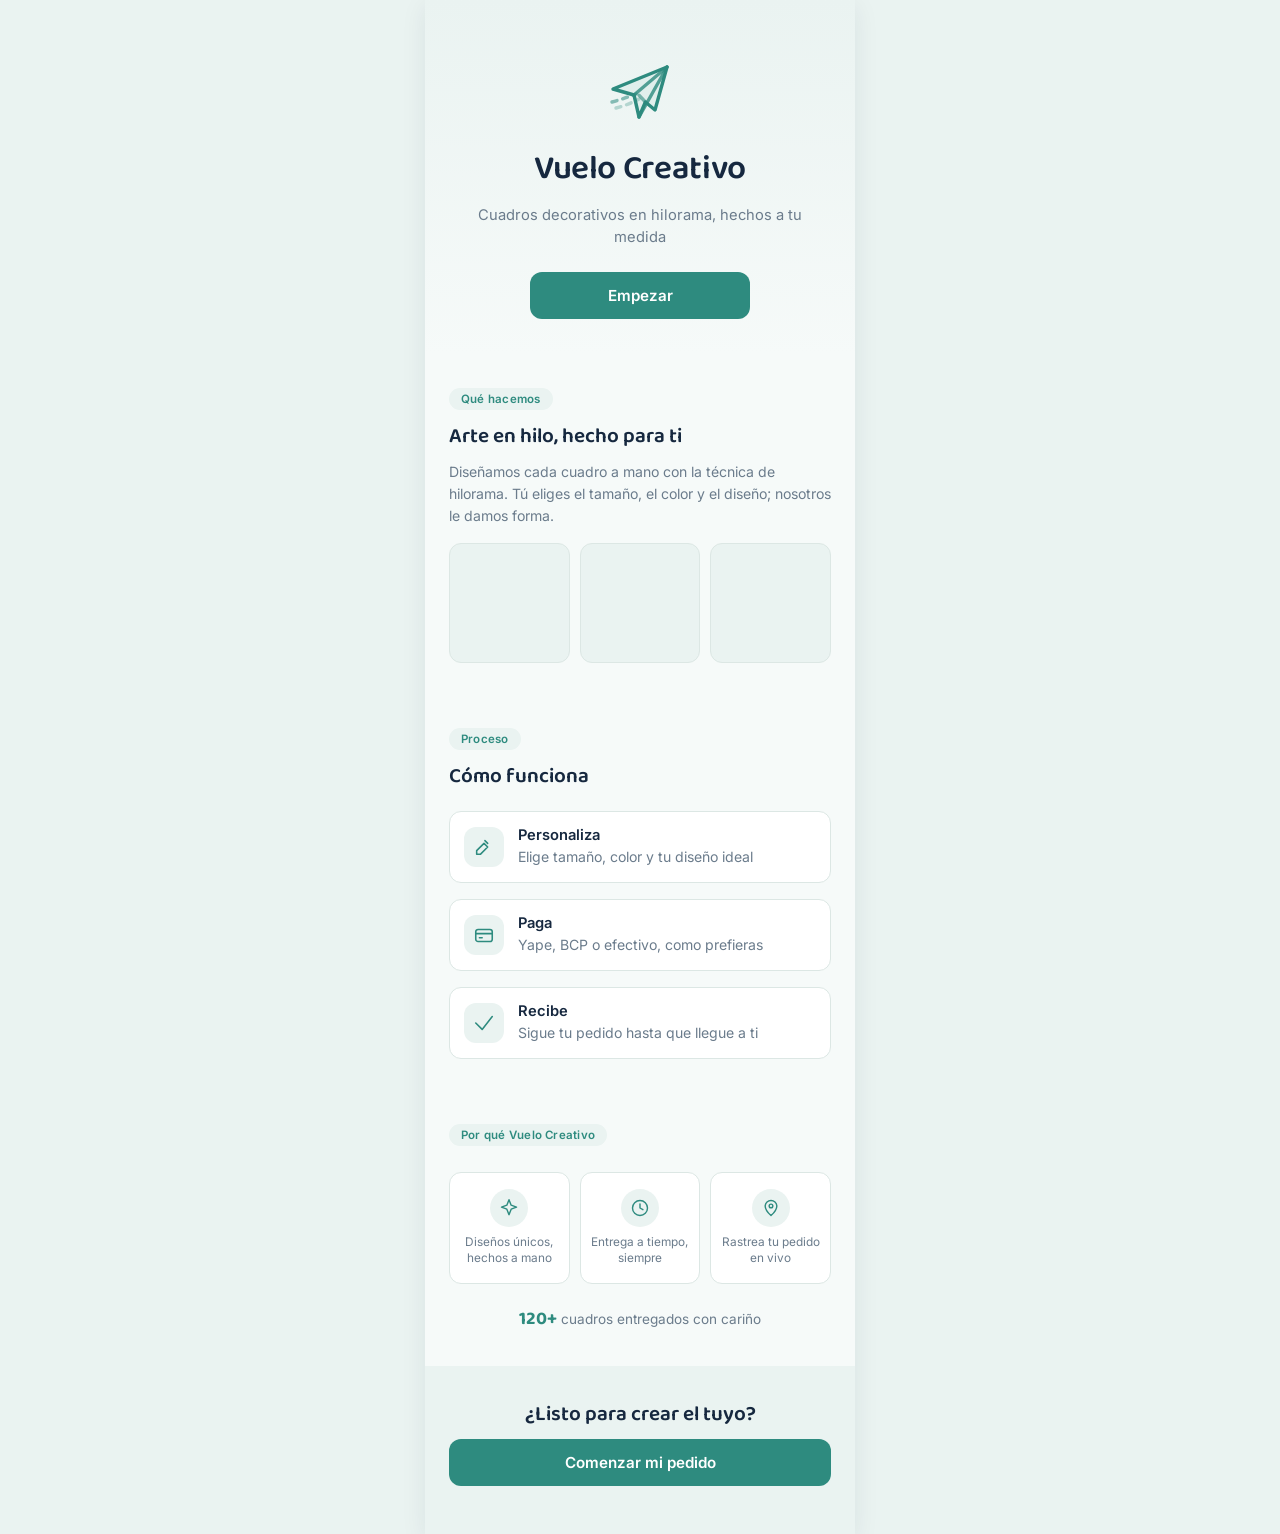
==== index.html @ d1c7b5f1 "nuevos archivos" ====
<!DOCTYPE html>
<html lang="es">
<head>
<meta charset="UTF-8">
<meta name="viewport" content="width=device-width, initial-scale=1, viewport-fit=cover">
<title>Vuelo Creativo</title>
<link rel="manifest" href="manifest.json">
<meta name="theme-color" content="#16283F">
<link rel="preconnect" href="https://fonts.googleapis.com">
<link href="https://fonts.googleapis.com/css2?family=Baloo+2:wght@500;600;700&family=Inter:wght@400;500;600;700&display=swap" rel="stylesheet">
<link rel="stylesheet" href="css/variables.css">
<link rel="stylesheet" href="css/base.css">
<link rel="stylesheet" href="css/componentes.css">
<link rel="stylesheet" href="css/animaciones.css">
<link rel="stylesheet" href="css/landing.css">
</head>
<body>

<!-- Splash screen -->
<div id="splash">
  <div class="splash-avion" id="splash-avion"></div>
  <p class="splash-marca">Vuelo Creativo</p>
</div>

<div id="app-frame">
  <main id="app-content" style="padding-bottom:0;">

    <!-- 1. HERO -->
    <section class="landing-hero">
      <div class="hero-avion-wrap" id="hero-avion"></div>
      <h1 class="logo-texto hero-titulo">Vuelo Creativo</h1>
      <p class="hero-tagline">Cuadros decorativos en hilorama, hechos a tu medida</p>
      <button class="btn-primario hero-btn" onclick="location.href='app.html'">Empezar</button>
    </section>

    <!-- 2. QUÉ HACEMOS -->
    <section class="landing-seccion reveal">
      <span class="etiqueta-seccion">Qué hacemos</span>
      <h2>Arte en hilo, hecho para ti</h2>
      <p class="texto-suave">Diseñamos cada cuadro a mano con la técnica de hilorama. Tú eliges el tamaño, el color y el diseño; nosotros le damos forma.</p>
      <div class="galeria-mini">
        <div class="galeria-item"></div>
        <div class="galeria-item"></div>
        <div class="galeria-item"></div>
      </div>
    </section>

    <!-- 3. CÓMO FUNCIONA -->
    <section class="landing-seccion reveal">
      <span class="etiqueta-seccion">Proceso</span>
      <h2>Cómo funciona</h2>
      <div class="pasos">
        <div class="paso">
          <span class="paso-icono" data-icono="disenar"></span>
          <div>
            <p class="paso-titulo">Personaliza</p>
            <p class="texto-suave">Elige tamaño, color y tu diseño ideal</p>
          </div>
        </div>
        <div class="paso">
          <span class="paso-icono" data-icono="pagar"></span>
          <div>
            <p class="paso-titulo">Paga</p>
            <p class="texto-suave">Yape, BCP o efectivo, como prefieras</p>
          </div>
        </div>
        <div class="paso">
          <span class="paso-icono" data-icono="entregar"></span>
          <div>
            <p class="paso-titulo">Recibe</p>
            <p class="texto-suave">Sigue tu pedido hasta que llegue a ti</p>
          </div>
        </div>
      </div>
    </section>

    <!-- 4. POR QUÉ ELEGIRNOS -->
    <section class="landing-seccion reveal">
      <span class="etiqueta-seccion">Por qué Vuelo Creativo</span>
      <div class="beneficios">
        <div class="beneficio">
          <span class="beneficio-icono" data-icono="unico"></span>
          <p>Diseños únicos, hechos a mano</p>
        </div>
        <div class="beneficio">
          <span class="beneficio-icono" data-icono="tiempo"></span>
          <p>Entrega a tiempo, siempre</p>
        </div>
        <div class="beneficio">
          <span class="beneficio-icono" data-icono="seguimiento"></span>
          <p>Rastrea tu pedido en vivo</p>
        </div>
      </div>
      <p class="contador-social"><strong id="contador-cuadros">120+</strong> cuadros entregados con cariño</p>
    </section>

    <!-- 5. CTA FINAL -->
    <section class="landing-seccion landing-cta reveal">
      <h2 class="cta-titulo">¿Listo para crear el tuyo?</h2>
      <button class="btn-primario" onclick="location.href='app.html'">Comenzar mi pedido</button>
    </section>

  </main>
</div>

<script src="js/components/icono-marca.js"></script>
<script src="js/utils/helpers.js"></script>
<script src="js/utils/iconos-landing.js"></script>
<script>
  document.getElementById("splash-avion").innerHTML = iconoAvionVC({ tamano: 58, color: "#2E8B7F", conEstela: true });
  document.getElementById("hero-avion").innerHTML = iconoAvionVC({ tamano: 64, color: "#2E8B7F", conEstela: true });
  pintarIconosLanding();
  ocultarSplash();
  activarRevelado();
</script>
</body>
</html>
---- css/variables.css ----
/* ===== VUELO CREATIVO — Variables de marca (v2) ===== */
:root {
  /* Paleta: azul marino + verde + blanco */
  --color-bg: #F6FAF9;
  --color-bg-alt: #EAF3F1;
  --color-surface: #FFFFFF;
  --color-text: #14263D;
  --color-text-soft: #6B7C8C;
  --color-border: #DCE7E4;

  /* Marino (identidad / headers) */
  --color-marino: #16283F;
  --color-marino-suave: #2C4460;

  /* Color fuerte reservado SOLO para el dato crítico (precio/total) */
  --color-acento: #2E8B7F;
  --color-acento-suave: #6FBDAF;

  /* Estados */
  --color-exito: #2E8B7F;
  --color-alerta: #D9A441;
  --color-error: #C6693B;

  /* Modo oscuro */
  --dark-bg: #0F1C2E;
  --dark-bg-alt: #16283F;
  --dark-surface: #1C3049;
  --dark-text: #EAF3F1;
  --dark-text-soft: #9BB0C2;
  --dark-border: #29405C;

  /* Tipografía — amigable y dinámica */
  --font-logo: 'Baloo 2', 'Quicksand', sans-serif;
  --font-titulos: 'Baloo 2', sans-serif;
  --font-texto: 'Inter', sans-serif;

  /* Layout */
  --marco-max-width: 430px;
  --radio: 20px;
  --radio-sm: 12px;
  --sombra: 0 6px 24px rgba(20, 38, 61, 0.08);

  /* Animación */
  --ease-avion: cubic-bezier(0.34, 1.56, 0.64, 1);
  --dur-rapida: 180ms;
  --dur-media: 350ms;
}

[data-theme="dark"] {
  --color-bg: var(--dark-bg);
  --color-bg-alt: var(--dark-bg-alt);
  --color-surface: var(--dark-surface);
  --color-text: var(--dark-text);
  --color-text-soft: var(--dark-text-soft);
  --color-border: var(--dark-border);
}
---- css/base.css ----
* { box-sizing: border-box; margin: 0; padding: 0; }

html, body {
  height: 100%;
  background: var(--color-bg-alt);
  font-family: var(--font-texto);
  color: var(--color-text);
  -webkit-tap-highlight-color: transparent;
  transition: background 0.3s, color 0.3s;
}

/* Marco tipo teléfono, centrado */
#app-frame {
  max-width: var(--marco-max-width);
  margin: 0 auto;
  min-height: 100vh;
  background: var(--color-bg);
  position: relative;
  display: flex;
  flex-direction: column;
  overflow-x: hidden;
  box-shadow: var(--sombra);
}

.logo-texto {
  font-family: var(--font-logo);
  font-weight: 600;
  letter-spacing: 0.02em;
  color: var(--color-text);
}

h1, h2, h3, .titulo {
  font-family: var(--font-titulos);
  font-weight: 600;
  color: var(--color-text);
}

.dato-critico {
  color: var(--color-acento);
  font-weight: 700;
}

button {
  font-family: var(--font-texto);
  border: none;
  cursor: pointer;
  background: none;
}

/* Contenido scrollable entre header y nav inferior */
#app-content {
  flex: 1;
  overflow-y: auto;
  padding-bottom: 84px; /* espacio para nav inferior */
  -webkit-overflow-scrolling: touch;
}

/* Header fijo */
#app-header {
  position: sticky;
  top: 0;
  z-index: 20;
  background: var(--color-bg);
  border-bottom: 1px solid var(--color-border);
  padding: 14px 18px;
  display: flex;
  align-items: center;
  justify-content: space-between;
}

/* Barra de acción fija (ej. "Agregar al carrito") */
.barra-accion {
  position: fixed;
  bottom: 70px;
  left: 50%;
  transform: translateX(-50%);
  width: 100%;
  max-width: var(--marco-max-width);
  padding: 12px 18px;
  background: var(--color-surface);
  border-top: 1px solid var(--color-border);
  z-index: 15;
}

::-webkit-scrollbar { width: 0; height: 0; }
---- css/componentes.css ----
/* ===== HEADER ===== */
.titulo-header {
  font-size: 1.05rem;
  flex: 1;
  text-align: center;
}
#btn-volver, .logo-mini {
  color: var(--color-text);
  width: 26px;
}
.header-extra { width: 26px; text-align: right; }

/* ===== NAV INFERIOR con indicador líquido ===== */
#bottom-nav {
  position: fixed;
  bottom: 0;
  left: 50%;
  transform: translateX(-50%);
  width: 100%;
  max-width: var(--marco-max-width);
  height: 74px;
  background: var(--color-marino);
  display: flex;
  z-index: 30;
  border-radius: 22px 22px 0 0;
  box-shadow: 0 -6px 20px rgba(20,38,61,0.18);
}
.nav-indicador {
  position: absolute;
  top: 10px; left: 0;
  width: 25%; height: 40px;
  z-index: 0;
}
.nav-indicador::after {
  content: "";
  display: block;
  width: 54px; height: 40px;
  margin: 0 auto;
  background: var(--color-acento);
  border-radius: 14px;
  transition: all var(--dur-media) var(--ease-avion);
}
.nav-item {
  flex: 1;
  display: flex;
  flex-direction: column;
  align-items: center;
  justify-content: center;
  gap: 4px;
  text-decoration: none;
  color: #7C90A8;
  font-size: 0.68rem;
  font-weight: 500;
  z-index: 1;
  transition: color var(--dur-rapida), transform var(--dur-rapida);
}
.nav-item.activa {
  color: #FFFFFF;
  transform: translateY(-2px);
}

/* ===== BOTONES ===== */
.btn-primario {
  width: 100%;
  padding: 14px;
  border-radius: var(--radio-sm);
  background: var(--color-acento);
  color: #fff;
  font-weight: 600;
  font-size: 0.95rem;
  transition: transform var(--dur-rapida);
}
.btn-primario:active { transform: scale(0.97); }

.btn-secundario {
  width: 100%;
  padding: 14px;
  border-radius: var(--radio-sm);
  background: var(--color-bg-alt);
  color: var(--color-text);
  font-weight: 600;
  border: 1px solid var(--color-border);
}

/* ===== MODAL TIPO SHEET (desliza desde abajo) ===== */
.sheet-overlay {
  position: fixed; inset: 0;
  background: rgba(0,0,0,0.35);
  z-index: 50;
  opacity: 0;
  pointer-events: none;
  transition: opacity var(--dur-media);
}
.sheet-overlay.abierto { opacity: 1; pointer-events: all; }

.sheet {
  position: fixed;
  bottom: 0; left: 50%;
  transform: translate(-50%, 100%);
  width: 100%;
  max-width: var(--marco-max-width);
  max-height: 85vh;
  background: var(--color-surface);
  border-radius: 24px 24px 0 0;
  padding: 20px 18px 30px;
  z-index: 51;
  transition: transform var(--dur-media) var(--ease-avion);
  overflow-y: auto;
}
.sheet.abierto { transform: translate(-50%, 0); }
.sheet-handle {
  width: 40px; height: 4px;
  background: var(--color-border);
  border-radius: 4px;
  margin: 0 auto 16px;
}

/* ===== TARJETA DE OPCIÓN (Inicio) ===== */
.tarjeta-opcion {
  display: block;
  background: var(--color-surface);
  border: 1px solid var(--color-border);
  border-radius: var(--radio);
  padding: 18px;
  margin-bottom: 14px;
  text-decoration: none;
  color: var(--color-text);
  transition: transform var(--dur-rapida);
}
.tarjeta-opcion:active { transform: scale(0.98); }
.tarjeta-opcion h3 { font-size: 1rem; margin-bottom: 4px; }

/* ===== MASCOTA GUÍA ===== */
.mascota-avion {
  position: fixed;
  bottom: 94px; right: 16px;
  width: 48px; height: 48px;
  border-radius: 50%;
  background: linear-gradient(145deg, var(--color-acento), var(--color-marino-suave));
  color: #fff;
  display: flex; align-items: center; justify-content: center;
  box-shadow: var(--sombra);
  z-index: 40;
  animation: flotar 3s ease-in-out infinite;
}
.mascota-burbuja {
  position: fixed;
  bottom: 142px; right: 16px;
  max-width: 190px;
  background: var(--color-surface);
  border: 1px solid var(--color-border);
  border-radius: var(--radio-sm);
  padding: 10px 12px;
  font-size: 0.78rem;
  box-shadow: var(--sombra);
  z-index: 40;
  opacity: 0;
  transform: translateY(8px) scale(0.95);
  pointer-events: none;
  transition: all var(--dur-media);
  display: flex;
  align-items: flex-start;
  gap: 6px;
}
.mascota-burbuja.visible {
  opacity: 1;
  transform: translateY(0) scale(1);
  pointer-events: all;
}
#mascota-cerrar {
  color: var(--color-text-soft);
  font-size: 1rem;
  line-height: 1;
}

@keyframes flotar {
  0%, 100% { transform: translateY(0); }
  50% { transform: translateY(-5px); }
}
---- css/animaciones.css ----
/* ===== SPLASH SCREEN: avión girando dejando estela ===== */
#splash {
  position: fixed; inset: 0;
  background: var(--color-bg);
  display: flex; flex-direction: column;
  align-items: center; justify-content: center;
  z-index: 100;
  transition: opacity 0.4s, visibility 0.4s;
}
#splash.oculto { opacity: 0; visibility: hidden; }

.splash-avion {
  animation: girar-avion 1.9s var(--ease-avion) infinite;
}
@keyframes girar-avion {
  0%   { transform: rotate(0deg) translate(0, 0); }
  50%  { transform: rotate(180deg) translate(6px, -4px); }
  100% { transform: rotate(360deg) translate(0, 0); }
}
.splash-marca {
  margin-top: 16px;
  font-family: var(--font-logo);
  font-weight: 600;
  font-size: 1.35rem;
  letter-spacing: 0.01em;
  color: var(--color-marino);
}

/* ===== ESTELA punteada (elemento gráfico recurrente) ===== */
.estela-separador {
  border: none;
  border-top: 2px dashed var(--color-border);
  margin: 16px 0;
}

/* ===== Transición entre páginas: avión cruza pantalla ===== */
#transicion-avion {
  position: fixed;
  top: 50%; left: -60px;
  transform: translateY(-50%);
  z-index: 200;
  color: var(--color-acento);
  pointer-events: none;
  opacity: 0;
}
#transicion-avion.activa {
  animation: cruzar-pantalla 0.6s ease-in-out forwards;
}
@keyframes cruzar-pantalla {
  0%   { left: -60px; opacity: 0; }
  15%  { opacity: 1; }
  85%  { opacity: 1; }
  100% { left: 110%; opacity: 0; }
}

/* ===== Waypoints de vuelo (progreso de personalización / rastreo) ===== */
.waypoints {
  display: flex;
  align-items: center;
  justify-content: space-between;
  position: relative;
  margin: 24px 0;
}
.waypoints::before {
  content: "";
  position: absolute;
  top: 10px; left: 5%; right: 5%;
  border-top: 2px dashed var(--color-border);
  z-index: 0;
}
.waypoint {
  width: 22px; height: 22px;
  border-radius: 50%;
  background: var(--color-surface);
  border: 2px solid var(--color-border);
  z-index: 1;
  display: flex; align-items: center; justify-content: center;
  transition: all var(--dur-media);
}
.waypoint.activo {
  border-color: var(--color-acento);
  background: var(--color-acento);
}
.waypoint.completado {
  border-color: var(--color-exito);
  background: var(--color-exito);
}
.avion-waypoint {
  position: absolute;
  top: -6px;
  transition: left 0.6s var(--ease-avion);
  color: var(--color-acento);
}

/* ===== Skeleton loading con forma de avioncito ===== */
.skeleton-avion {
  opacity: 0.3;
  animation: pulso 1.2s ease-in-out infinite;
}
@keyframes pulso {
  0%, 100% { opacity: 0.2; }
  50% { opacity: 0.5; }
}

/* ===== Confeti/estela al confirmar pedido ===== */
.confeti-particula {
  position: fixed;
  top: -10px;
  width: 6px; height: 10px;
  background: var(--color-acento-suave);
  animation: caer 1.6s ease-in forwards;
  z-index: 90;
}
@keyframes caer {
  to { transform: translateY(100vh) rotate(340deg); opacity: 0; }
}
---- css/landing.css ----
/* ===== HERO ===== */
.landing-hero {
  text-align: center;
  padding: 60px 24px 36px;
  background: linear-gradient(180deg, var(--color-bg-alt) 0%, var(--color-bg) 100%);
}
.hero-avion-wrap {
  display: inline-flex;
  animation: flotar 3.5s ease-in-out infinite;
}
.hero-titulo {
  font-size: 2.1rem;
  margin-top: 14px;
  color: var(--color-marino);
  letter-spacing: -0.01em;
}
.hero-tagline {
  color: var(--color-text-soft);
  margin-top: 8px;
  font-size: 0.92rem;
  padding: 0 14px;
  line-height: 1.5;
}
.hero-btn { margin-top: 24px; max-width: 220px; }

/* ===== SECCIONES ===== */
.landing-seccion {
  padding: 32px 24px;
}
.etiqueta-seccion {
  display: inline-block;
  font-size: 0.72rem;
  font-weight: 600;
  color: var(--color-acento);
  background: var(--color-bg-alt);
  padding: 4px 12px;
  border-radius: 20px;
  margin-bottom: 10px;
  letter-spacing: 0.02em;
}
.landing-seccion h2 {
  font-size: 1.3rem;
  margin-bottom: 8px;
  color: var(--color-marino);
}
.texto-suave { color: var(--color-text-soft); font-size: 0.88rem; line-height: 1.55; }

/* Revelado al hacer scroll */
.reveal {
  opacity: 0;
  transform: translateY(18px);
  transition: opacity 0.6s ease, transform 0.6s var(--ease-avion);
}
.reveal.visible {
  opacity: 1;
  transform: translateY(0);
}

/* Galería */
.galeria-mini {
  display: grid;
  grid-template-columns: repeat(3, 1fr);
  gap: 10px;
  margin-top: 16px;
}
.galeria-item {
  aspect-ratio: 1;
  background: var(--color-bg-alt);
  border-radius: var(--radio-sm);
  border: 1px solid var(--color-border);
}

/* Pasos (cómo funciona) */
.pasos { margin-top: 18px; display: flex; flex-direction: column; gap: 16px; }
.paso {
  display: flex;
  align-items: center;
  gap: 14px;
  background: var(--color-surface);
  border: 1px solid var(--color-border);
  border-radius: var(--radio-sm);
  padding: 14px;
}
.paso-icono {
  width: 40px; height: 40px;
  flex-shrink: 0;
  background: var(--color-bg-alt);
  color: var(--color-acento);
  border-radius: 12px;
  display: flex; align-items: center; justify-content: center;
}
.paso-titulo { font-weight: 600; font-size: 0.92rem; color: var(--color-marino); margin-bottom: 2px; }

/* Beneficios */
.beneficios {
  display: grid;
  grid-template-columns: 1fr 1fr 1fr;
  gap: 10px;
  margin-top: 16px;
}
.beneficio {
  text-align: center;
  background: var(--color-surface);
  border: 1px solid var(--color-border);
  border-radius: var(--radio-sm);
  padding: 16px 8px;
}
.beneficio-icono {
  display: inline-flex;
  width: 38px; height: 38px;
  align-items: center; justify-content: center;
  background: var(--color-bg-alt);
  color: var(--color-acento);
  border-radius: 50%;
  margin-bottom: 8px;
}
.beneficio p { font-size: 0.74rem; color: var(--color-text-soft); line-height: 1.35; }

.contador-social {
  margin-top: 20px;
  text-align: center;
  font-size: 0.85rem;
  color: var(--color-text-soft);
}
.contador-social strong { color: var(--color-acento); font-family: var(--font-titulos); font-size: 1.15rem; }

/* CTA final */
.landing-cta {
  text-align: center;
  padding-bottom: 48px;
  background: var(--color-bg-alt);
}
.cta-titulo { margin-bottom: 16px; }
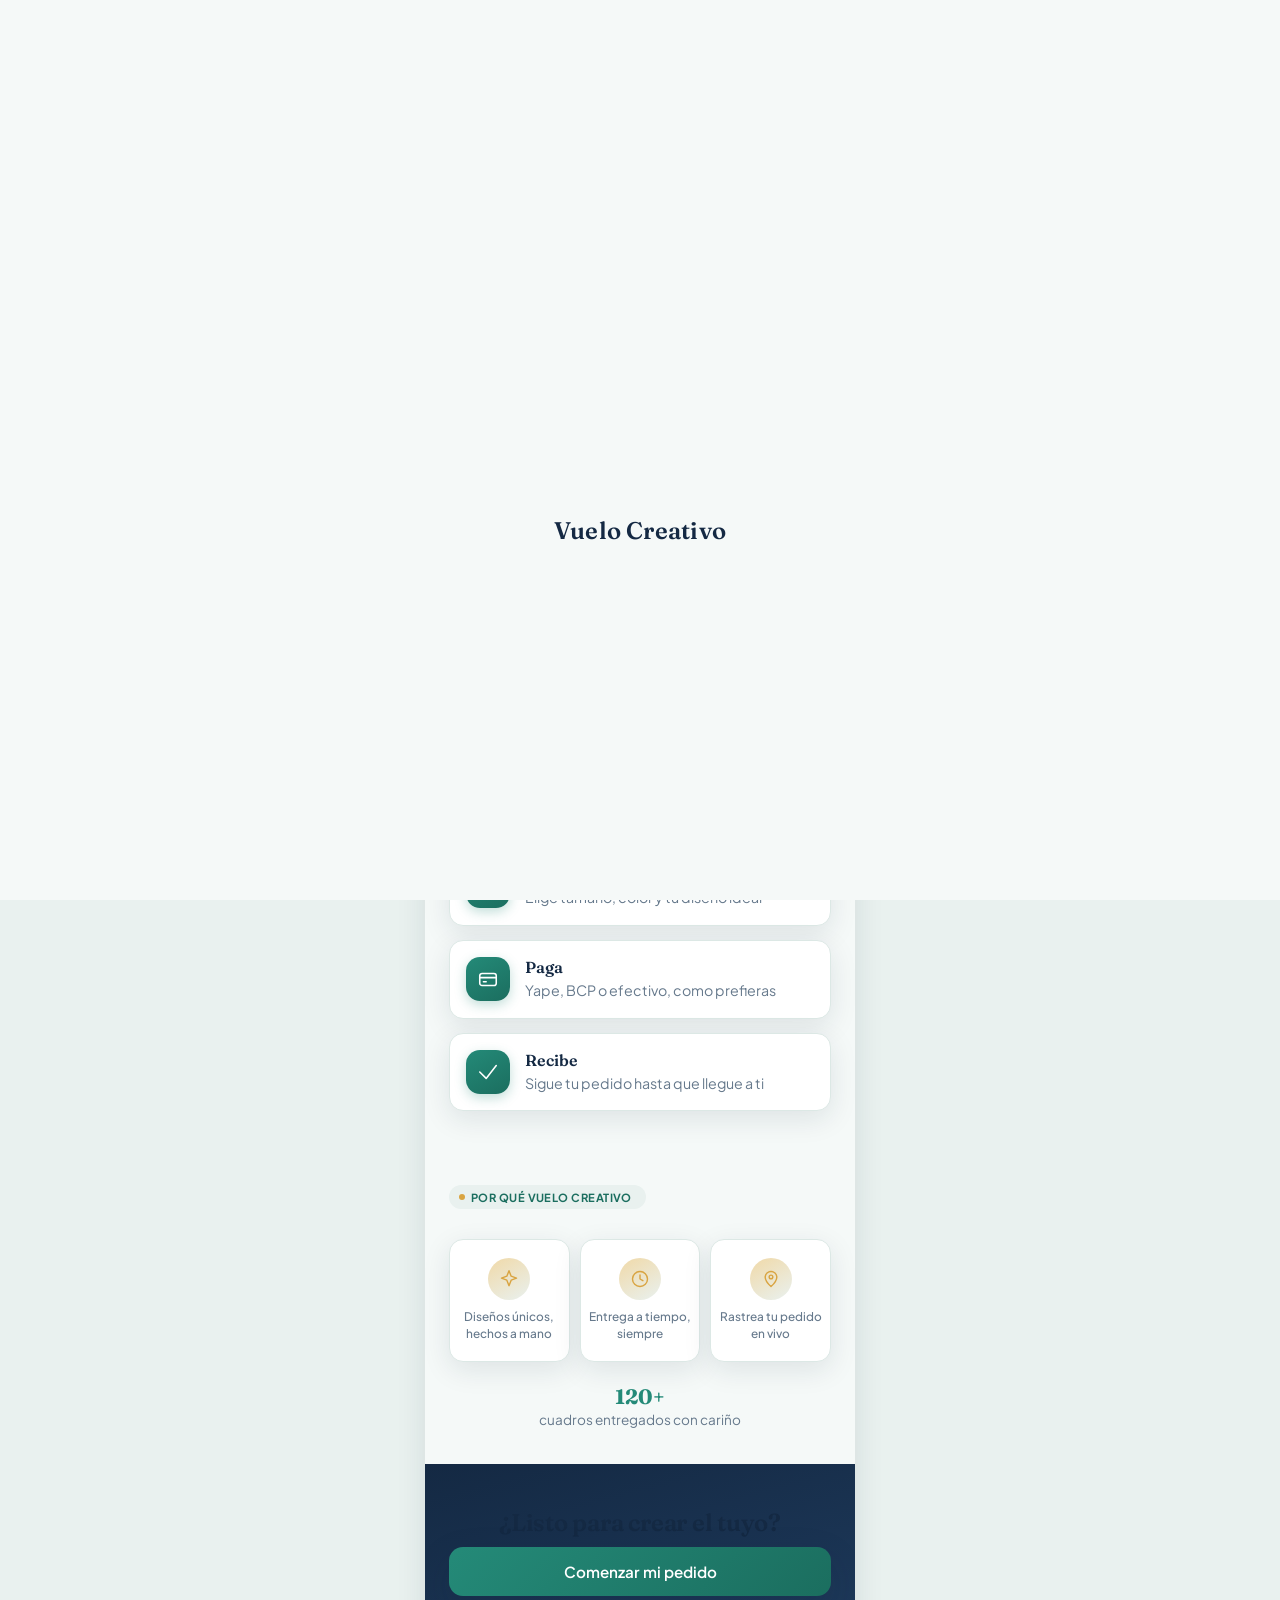
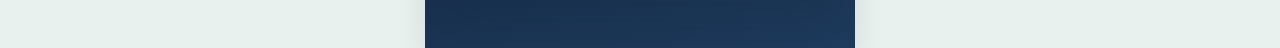
==== commit 448d2777: "nueva estética" ====
--- a/index.html
+++ b/index.html
@@ -7,7 +7,7 @@
 <link rel="manifest" href="manifest.json">
 <meta name="theme-color" content="#16283F">
 <link rel="preconnect" href="https://fonts.googleapis.com">
-<link href="https://fonts.googleapis.com/css2?family=Baloo+2:wght@500;600;700&family=Inter:wght@400;500;600;700&display=swap" rel="stylesheet">
+<link href="https://fonts.googleapis.com/css2?family=Fraunces:opsz,wght@9..144,500;9..144,600;9..144,700&family=Plus+Jakarta+Sans:wght@400;500;600;700;800&display=swap" rel="stylesheet">
 <link rel="stylesheet" href="css/variables.css">
 <link rel="stylesheet" href="css/base.css">
 <link rel="stylesheet" href="css/componentes.css">
@@ -16,10 +16,20 @@
 </head>
 <body>
 
-<!-- Splash screen -->
+<!-- Splash screen: el avioncito vuela, hace un par de loops dejando su estela, y desaparece -->
 <div id="splash">
-  <div class="splash-avion" id="splash-avion"></div>
-  <p class="splash-marca">Vuelo Creativo</p>
+  <svg viewBox="0 0 320 200" width="250" height="156" class="splash-svg" aria-hidden="true">
+    <path id="ruta-vuelo" pathLength="1000"
+      d="M15,150 C55,150 55,58 108,58 C158,58 158,150 108,150 C68,150 68,88 108,88 C150,88 178,52 228,36 C266,24 286,28 306,14"
+      fill="none" class="trail-path" stroke-linecap="round"/>
+    <g class="avion-grupo">
+      <path d="M29.5 3.5 L2.5 14.5 L13 17.5 L15.5 28.5 L18.7 21 L23.5 25 L29.5 3.5 Z"
+        class="avion-relleno" stroke-linejoin="round" stroke-width="1" transform="translate(-16,-16) scale(0.9)"/>
+      <animateMotion dur="1.7s" fill="freeze" rotate="auto"
+        path="M15,150 C55,150 55,58 108,58 C158,58 158,150 108,150 C68,150 68,88 108,88 C150,88 178,52 228,36 C266,24 286,28 306,14"/>
+    </g>
+  </svg>
+  <p class="splash-marca" id="splash-marca">Vuelo Creativo</p>
 </div>
 
 <div id="app-frame">
@@ -27,7 +37,7 @@
 
     <!-- 1. HERO -->
     <section class="landing-hero">
-      <div class="hero-avion-wrap" id="hero-avion"></div>
+      <button class="hero-avion-wrap" id="hero-avion" aria-label="Vuelo Creativo"></button>
       <h1 class="logo-texto hero-titulo">Vuelo Creativo</h1>
       <p class="hero-tagline">Cuadros decorativos en hilorama, hechos a tu medida</p>
       <button class="btn-primario hero-btn" onclick="location.href='app.html'">Empezar</button>
@@ -106,12 +116,13 @@
 <script src="js/components/icono-marca.js"></script>
 <script src="js/utils/helpers.js"></script>
 <script src="js/utils/iconos-landing.js"></script>
+<script src="js/utils/acceso-secreto.js"></script>
 <script>
-  document.getElementById("splash-avion").innerHTML = iconoAvionVC({ tamano: 58, color: "#2E8B7F", conEstela: true });
   document.getElementById("hero-avion").innerHTML = iconoAvionVC({ tamano: 64, color: "#2E8B7F", conEstela: true });
   pintarIconosLanding();
-  ocultarSplash();
+  ocultarSplash(3000);
   activarRevelado();
+  activarAccesoSecreto("hero-avion");
 </script>
 </body>
 </html>
--- a/css/variables.css
+++ b/css/variables.css
@@ -1,44 +1,51 @@
-/* ===== VUELO CREATIVO — Variables de marca (v2) ===== */
+/* ===== VUELO CREATIVO — Variables de marca (v3) ===== */
 :root {
-  /* Paleta: azul marino + verde + blanco */
-  --color-bg: #F6FAF9;
-  --color-bg-alt: #EAF3F1;
+  /* Paleta: azul marino + verde + blanco, con acento cálido decorativo */
+  --color-bg: #F5F9F8;
+  --color-bg-alt: #E9F1EF;
   --color-surface: #FFFFFF;
   --color-text: #14263D;
-  --color-text-soft: #6B7C8C;
-  --color-border: #DCE7E4;
+  --color-text-soft: #66798C;
+  --color-border: #DCE8E5;
 
   /* Marino (identidad / headers) */
-  --color-marino: #16283F;
-  --color-marino-suave: #2C4460;
+  --color-marino: #142943;
+  --color-marino-2: #1E3A5C;
+  --color-marino-suave: #2C4763;
 
-  /* Color fuerte reservado SOLO para el dato crítico (precio/total) */
-  --color-acento: #2E8B7F;
+  /* Verde — dato crítico (precio/total) */
+  --color-acento: #248A78;
+  --color-acento-2: #1B6E5F;
   --color-acento-suave: #6FBDAF;
 
+  /* Dorado cálido — SOLO decorativo (detalles, no precios) */
+  --color-dorado: #D9A441;
+  --color-dorado-suave: #F0D9A8;
+
   /* Estados */
-  --color-exito: #2E8B7F;
+  --color-exito: #248A78;
   --color-alerta: #D9A441;
-  --color-error: #C6693B;
+  --color-error: #C0563C;
 
   /* Modo oscuro */
-  --dark-bg: #0F1C2E;
-  --dark-bg-alt: #16283F;
-  --dark-surface: #1C3049;
+  --dark-bg: #0D1826;
+  --dark-bg-alt: #142943;
+  --dark-surface: #182E48;
   --dark-text: #EAF3F1;
-  --dark-text-soft: #9BB0C2;
-  --dark-border: #29405C;
+  --dark-text-soft: #93A9BE;
+  --dark-border: #24405C;
 
-  /* Tipografía — amigable y dinámica */
-  --font-logo: 'Baloo 2', 'Quicksand', sans-serif;
-  --font-titulos: 'Baloo 2', sans-serif;
-  --font-texto: 'Inter', sans-serif;
+  /* Tipografía — con personalidad propia */
+  --font-logo: 'Fraunces', serif;
+  --font-titulos: 'Fraunces', serif;
+  --font-texto: 'Plus Jakarta Sans', sans-serif;
 
   /* Layout */
   --marco-max-width: 430px;
-  --radio: 20px;
-  --radio-sm: 12px;
-  --sombra: 0 6px 24px rgba(20, 38, 61, 0.08);
+  --radio: 22px;
+  --radio-sm: 14px;
+  --sombra: 0 8px 28px rgba(20, 38, 61, 0.10);
+  --sombra-fuerte: 0 14px 36px rgba(20, 38, 61, 0.16);
 
   /* Animación */
   --ease-avion: cubic-bezier(0.34, 1.56, 0.64, 1);
--- a/css/base.css
+++ b/css/base.css
@@ -53,6 +53,11 @@
   overflow-y: auto;
   padding-bottom: 84px; /* espacio para nav inferior */
   -webkit-overflow-scrolling: touch;
+  animation: contenido-entra 0.4s ease both;
+}
+@keyframes contenido-entra {
+  from { opacity: 0; transform: translateY(10px); }
+  to { opacity: 1; transform: translateY(0); }
 }
 
 /* Header fijo */
--- a/css/componentes.css
+++ b/css/componentes.css
@@ -1,12 +1,20 @@
 /* ===== HEADER ===== */
 .titulo-header {
-  font-size: 1.05rem;
+  font-family: var(--font-titulos);
+  font-weight: 600;
+  font-size: 1.12rem;
   flex: 1;
   text-align: center;
 }
 #btn-volver, .logo-mini {
   color: var(--color-text);
   width: 26px;
+  border: none;
+  background: transparent;
+  padding: 0;
+  cursor: pointer;
+  display: flex;
+  align-items: center;
 }
 .header-extra { width: 26px; text-align: right; }
 
@@ -62,25 +70,28 @@
 /* ===== BOTONES ===== */
 .btn-primario {
   width: 100%;
-  padding: 14px;
+  padding: 15px;
   border-radius: var(--radio-sm);
-  background: var(--color-acento);
+  background: linear-gradient(135deg, var(--color-acento), var(--color-acento-2));
   color: #fff;
   font-weight: 600;
   font-size: 0.95rem;
-  transition: transform var(--dur-rapida);
-}
-.btn-primario:active { transform: scale(0.97); }
+  box-shadow: 0 6px 18px rgba(36,138,120,0.28);
+  transition: transform var(--dur-rapida), box-shadow var(--dur-rapida);
+}
+.btn-primario:active { transform: scale(0.97); box-shadow: 0 3px 10px rgba(36,138,120,0.24); }
 
 .btn-secundario {
   width: 100%;
-  padding: 14px;
+  padding: 15px;
   border-radius: var(--radio-sm);
   background: var(--color-bg-alt);
-  color: var(--color-text);
+  color: var(--color-marino);
   font-weight: 600;
-  border: 1px solid var(--color-border);
-}
+  border: 1.5px solid var(--color-border);
+  transition: transform var(--dur-rapida);
+}
+.btn-secundario:active { transform: scale(0.97); }
 
 /* ===== MODAL TIPO SHEET (desliza desde abajo) ===== */
 .sheet-overlay {
@@ -121,14 +132,27 @@
   background: var(--color-surface);
   border: 1px solid var(--color-border);
   border-radius: var(--radio);
-  padding: 18px;
+  padding: 20px;
   margin-bottom: 14px;
   text-decoration: none;
   color: var(--color-text);
-  transition: transform var(--dur-rapida);
-}
-.tarjeta-opcion:active { transform: scale(0.98); }
-.tarjeta-opcion h3 { font-size: 1rem; margin-bottom: 4px; }
+  box-shadow: var(--sombra);
+  transition: transform var(--dur-rapida), box-shadow var(--dur-rapida);
+  position: relative;
+  overflow: hidden;
+}
+.tarjeta-opcion::before {
+  content: "";
+  position: absolute;
+  top: 0; right: 0;
+  width: 80px; height: 80px;
+  background: radial-gradient(circle, var(--color-bg-alt), transparent 70%);
+  border-radius: 50%;
+  transform: translate(20px, -20px);
+}
+.tarjeta-opcion:active { transform: scale(0.98); box-shadow: var(--sombra); }
+.tarjeta-opcion h3 { font-family: var(--font-titulos); font-size: 1.1rem; margin-bottom: 5px; color: var(--color-marino); position: relative; }
+.tarjeta-opcion p { position: relative; }
 
 /* ===== MASCOTA GUÍA ===== */
 .mascota-avion {
--- a/css/animaciones.css
+++ b/css/animaciones.css
@@ -9,21 +9,55 @@
 }
 #splash.oculto { opacity: 0; visibility: hidden; }
 
-.splash-avion {
-  animation: girar-avion 1.9s var(--ease-avion) infinite;
+.splash-svg {
+  overflow: visible;
 }
-@keyframes girar-avion {
-  0%   { transform: rotate(0deg) translate(0, 0); }
-  50%  { transform: rotate(180deg) translate(6px, -4px); }
-  100% { transform: rotate(360deg) translate(0, 0); }
+.trail-path {
+  stroke: var(--color-acento);
+  stroke-width: 2.2;
+  stroke-dasharray: 14 10;
+  stroke-dashoffset: 1000;
+  animation:
+    dibujar-ruta 1.7s ease-out forwards,
+    ruta-desvanecer 1s ease-in forwards 2s;
 }
+@keyframes dibujar-ruta {
+  to { stroke-dashoffset: 0; }
+}
+@keyframes ruta-desvanecer {
+  to { opacity: 0; }
+}
+
+.avion-grupo {
+  animation: avion-desvanecer 0.5s ease-in forwards 1.6s;
+}
+.avion-relleno {
+  fill: var(--color-acento);
+  stroke: var(--color-marino);
+}
+@keyframes avion-desvanecer {
+  to { opacity: 0; transform: scale(0.6); }
+}
+
 .splash-marca {
-  margin-top: 16px;
+  margin-top: 4px;
   font-family: var(--font-logo);
   font-weight: 600;
-  font-size: 1.35rem;
+  font-size: 1.5rem;
   letter-spacing: 0.01em;
   color: var(--color-marino);
+  opacity: 0;
+  animation: marca-aparece 0.9s var(--ease-avion) forwards 1.9s;
+}
+@keyframes marca-aparece {
+  from { opacity: 0; transform: translateY(14px) scale(0.94); }
+  to { opacity: 1; transform: translateY(0) scale(1); }
+}
+
+/* Usado en loading spinners (ej. rastreo de pedido) */
+@keyframes girar-avion {
+  0%   { transform: rotate(0deg); }
+  100% { transform: rotate(360deg); }
 }
 
 /* ===== ESTELA punteada (elemento gráfico recurrente) ===== */
--- a/css/landing.css
+++ b/css/landing.css
@@ -1,55 +1,99 @@
 /* ===== HERO ===== */
 .landing-hero {
   text-align: center;
-  padding: 60px 24px 36px;
-  background: linear-gradient(180deg, var(--color-bg-alt) 0%, var(--color-bg) 100%);
+  padding: 64px 24px 40px;
+  position: relative;
+  background:
+    radial-gradient(circle at 15% 20%, rgba(36,138,120,0.08), transparent 45%),
+    radial-gradient(circle at 85% 10%, rgba(217,164,65,0.10), transparent 40%),
+    linear-gradient(180deg, var(--color-bg-alt) 0%, var(--color-bg) 100%);
+  overflow: hidden;
+}
+.landing-hero::before {
+  content: "";
+  position: absolute;
+  top: 18px; left: 50%;
+  width: 300px; height: 300px;
+  transform: translateX(-50%);
+  border: 1.5px dashed rgba(20,38,61,0.10);
+  border-radius: 50%;
+  pointer-events: none;
 }
 .hero-avion-wrap {
   display: inline-flex;
+  border: none;
+  background: transparent;
+  padding: 0;
+  cursor: pointer;
   animation: flotar 3.5s ease-in-out infinite;
+  position: relative;
+  z-index: 1;
 }
 .hero-titulo {
-  font-size: 2.1rem;
-  margin-top: 14px;
+  font-size: 2.4rem;
+  font-weight: 600;
+  margin-top: 16px;
+  color: var(--color-marino);
+  letter-spacing: -0.015em;
+  position: relative;
+  z-index: 1;
+}
+.hero-tagline {
+  color: var(--color-text-soft);
+  margin-top: 10px;
+  font-size: 0.95rem;
+  padding: 0 20px;
+  line-height: 1.55;
+  position: relative;
+  z-index: 1;
+}
+.hero-btn {
+  margin-top: 26px;
+  max-width: 230px;
+  position: relative;
+  z-index: 1;
+  box-shadow: var(--sombra-fuerte);
+}
+
+/* ===== SECCIONES ===== */
+.landing-seccion {
+  padding: 36px 24px;
+}
+.etiqueta-seccion {
+  display: inline-flex;
+  align-items: center;
+  gap: 6px;
+  font-size: 0.7rem;
+  font-weight: 700;
+  color: var(--color-acento-2);
+  background: var(--color-bg-alt);
+  padding: 5px 14px 5px 10px;
+  border-radius: 20px;
+  margin-bottom: 12px;
+  letter-spacing: 0.04em;
+  text-transform: uppercase;
+}
+.etiqueta-seccion::before {
+  content: "";
+  width: 6px; height: 6px;
+  border-radius: 50%;
+  background: var(--color-dorado);
+  display: inline-block;
+}
+.landing-seccion h2 {
+  font-size: 1.5rem;
+  font-weight: 600;
+  margin-bottom: 10px;
   color: var(--color-marino);
   letter-spacing: -0.01em;
 }
-.hero-tagline {
-  color: var(--color-text-soft);
-  margin-top: 8px;
-  font-size: 0.92rem;
-  padding: 0 14px;
-  line-height: 1.5;
-}
-.hero-btn { margin-top: 24px; max-width: 220px; }
-
-/* ===== SECCIONES ===== */
-.landing-seccion {
-  padding: 32px 24px;
-}
-.etiqueta-seccion {
-  display: inline-block;
-  font-size: 0.72rem;
-  font-weight: 600;
-  color: var(--color-acento);
-  background: var(--color-bg-alt);
-  padding: 4px 12px;
-  border-radius: 20px;
-  margin-bottom: 10px;
-  letter-spacing: 0.02em;
-}
-.landing-seccion h2 {
-  font-size: 1.3rem;
-  margin-bottom: 8px;
-  color: var(--color-marino);
-}
-.texto-suave { color: var(--color-text-soft); font-size: 0.88rem; line-height: 1.55; }
+.texto-suave { color: var(--color-text-soft); font-size: 0.89rem; line-height: 1.6; }
 
 /* Revelado al hacer scroll */
 .reveal {
   opacity: 0;
-  transform: translateY(18px);
-  transition: opacity 0.6s ease, transform 0.6s var(--ease-avion);
+  transform: translateY(22px);
+  transition: opacity 0.7s ease, transform 0.7s var(--ease-avion);
 }
 .reveal.visible {
   opacity: 1;
@@ -61,73 +105,83 @@
   display: grid;
   grid-template-columns: repeat(3, 1fr);
   gap: 10px;
-  margin-top: 16px;
+  margin-top: 18px;
 }
 .galeria-item {
   aspect-ratio: 1;
-  background: var(--color-bg-alt);
+  background: linear-gradient(150deg, var(--color-bg-alt), var(--color-surface));
   border-radius: var(--radio-sm);
   border: 1px solid var(--color-border);
+  box-shadow: var(--sombra);
 }
 
 /* Pasos (cómo funciona) */
-.pasos { margin-top: 18px; display: flex; flex-direction: column; gap: 16px; }
+.pasos { margin-top: 20px; display: flex; flex-direction: column; gap: 14px; }
 .paso {
   display: flex;
   align-items: center;
-  gap: 14px;
+  gap: 15px;
   background: var(--color-surface);
   border: 1px solid var(--color-border);
   border-radius: var(--radio-sm);
-  padding: 14px;
+  padding: 16px;
+  box-shadow: var(--sombra);
+  transition: transform var(--dur-rapida);
 }
+.paso:hover { transform: translateY(-2px); }
 .paso-icono {
-  width: 40px; height: 40px;
+  width: 44px; height: 44px;
   flex-shrink: 0;
-  background: var(--color-bg-alt);
-  color: var(--color-acento);
-  border-radius: 12px;
+  background: linear-gradient(150deg, var(--color-acento), var(--color-acento-2));
+  color: #fff;
+  border-radius: 14px;
   display: flex; align-items: center; justify-content: center;
+  box-shadow: 0 4px 12px rgba(36,138,120,0.28);
 }
-.paso-titulo { font-weight: 600; font-size: 0.92rem; color: var(--color-marino); margin-bottom: 2px; }
+.paso-titulo { font-family: var(--font-titulos); font-weight: 600; font-size: 1rem; color: var(--color-marino); margin-bottom: 2px; }
 
 /* Beneficios */
 .beneficios {
   display: grid;
   grid-template-columns: 1fr 1fr 1fr;
   gap: 10px;
-  margin-top: 16px;
+  margin-top: 18px;
 }
 .beneficio {
   text-align: center;
   background: var(--color-surface);
   border: 1px solid var(--color-border);
   border-radius: var(--radio-sm);
-  padding: 16px 8px;
+  padding: 18px 8px;
+  box-shadow: var(--sombra);
 }
 .beneficio-icono {
   display: inline-flex;
-  width: 38px; height: 38px;
+  width: 42px; height: 42px;
   align-items: center; justify-content: center;
-  background: var(--color-bg-alt);
-  color: var(--color-acento);
+  background: linear-gradient(150deg, var(--color-dorado-suave), var(--color-bg-alt));
+  color: var(--color-dorado);
   border-radius: 50%;
-  margin-bottom: 8px;
+  margin-bottom: 9px;
 }
-.beneficio p { font-size: 0.74rem; color: var(--color-text-soft); line-height: 1.35; }
+.beneficio p { font-size: 0.74rem; color: var(--color-text-soft); line-height: 1.4; font-weight: 500; }
 
 .contador-social {
-  margin-top: 20px;
+  margin-top: 22px;
   text-align: center;
   font-size: 0.85rem;
   color: var(--color-text-soft);
 }
-.contador-social strong { color: var(--color-acento); font-family: var(--font-titulos); font-size: 1.15rem; }
+.contador-social strong { color: var(--color-acento); font-family: var(--font-titulos); font-size: 1.3rem; display: block; margin-bottom: 2px; }
 
 /* CTA final */
 .landing-cta {
   text-align: center;
-  padding-bottom: 48px;
-  background: var(--color-bg-alt);
+  padding: 44px 24px 52px;
+  background: linear-gradient(165deg, var(--color-marino) 0%, var(--color-marino-2) 100%);
 }
-.cta-titulo { margin-bottom: 16px; }
+.cta-titulo { margin-bottom: 18px; color: #fff; font-size: 1.4rem; }
+.landing-cta .btn-primario {
+  background: linear-gradient(135deg, var(--color-acento), var(--color-acento-2));
+  box-shadow: var(--sombra-fuerte);
+}
